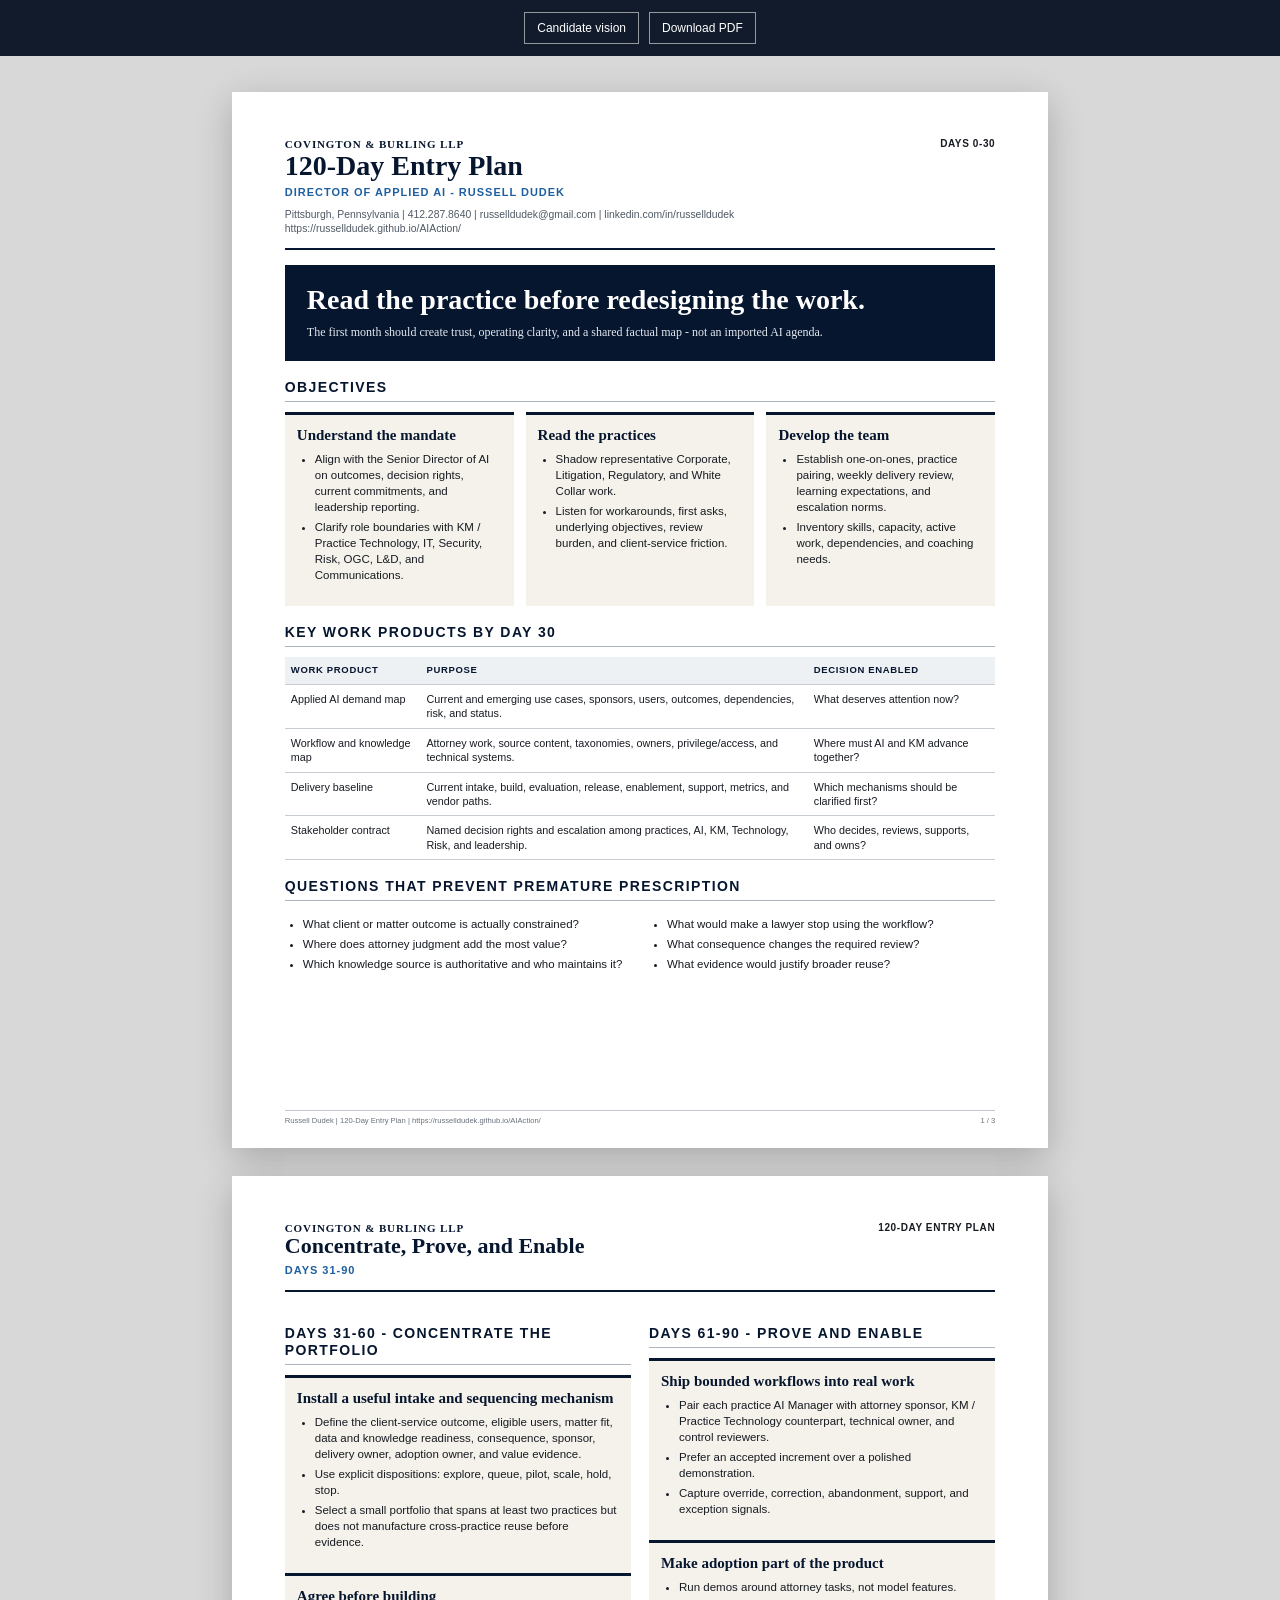
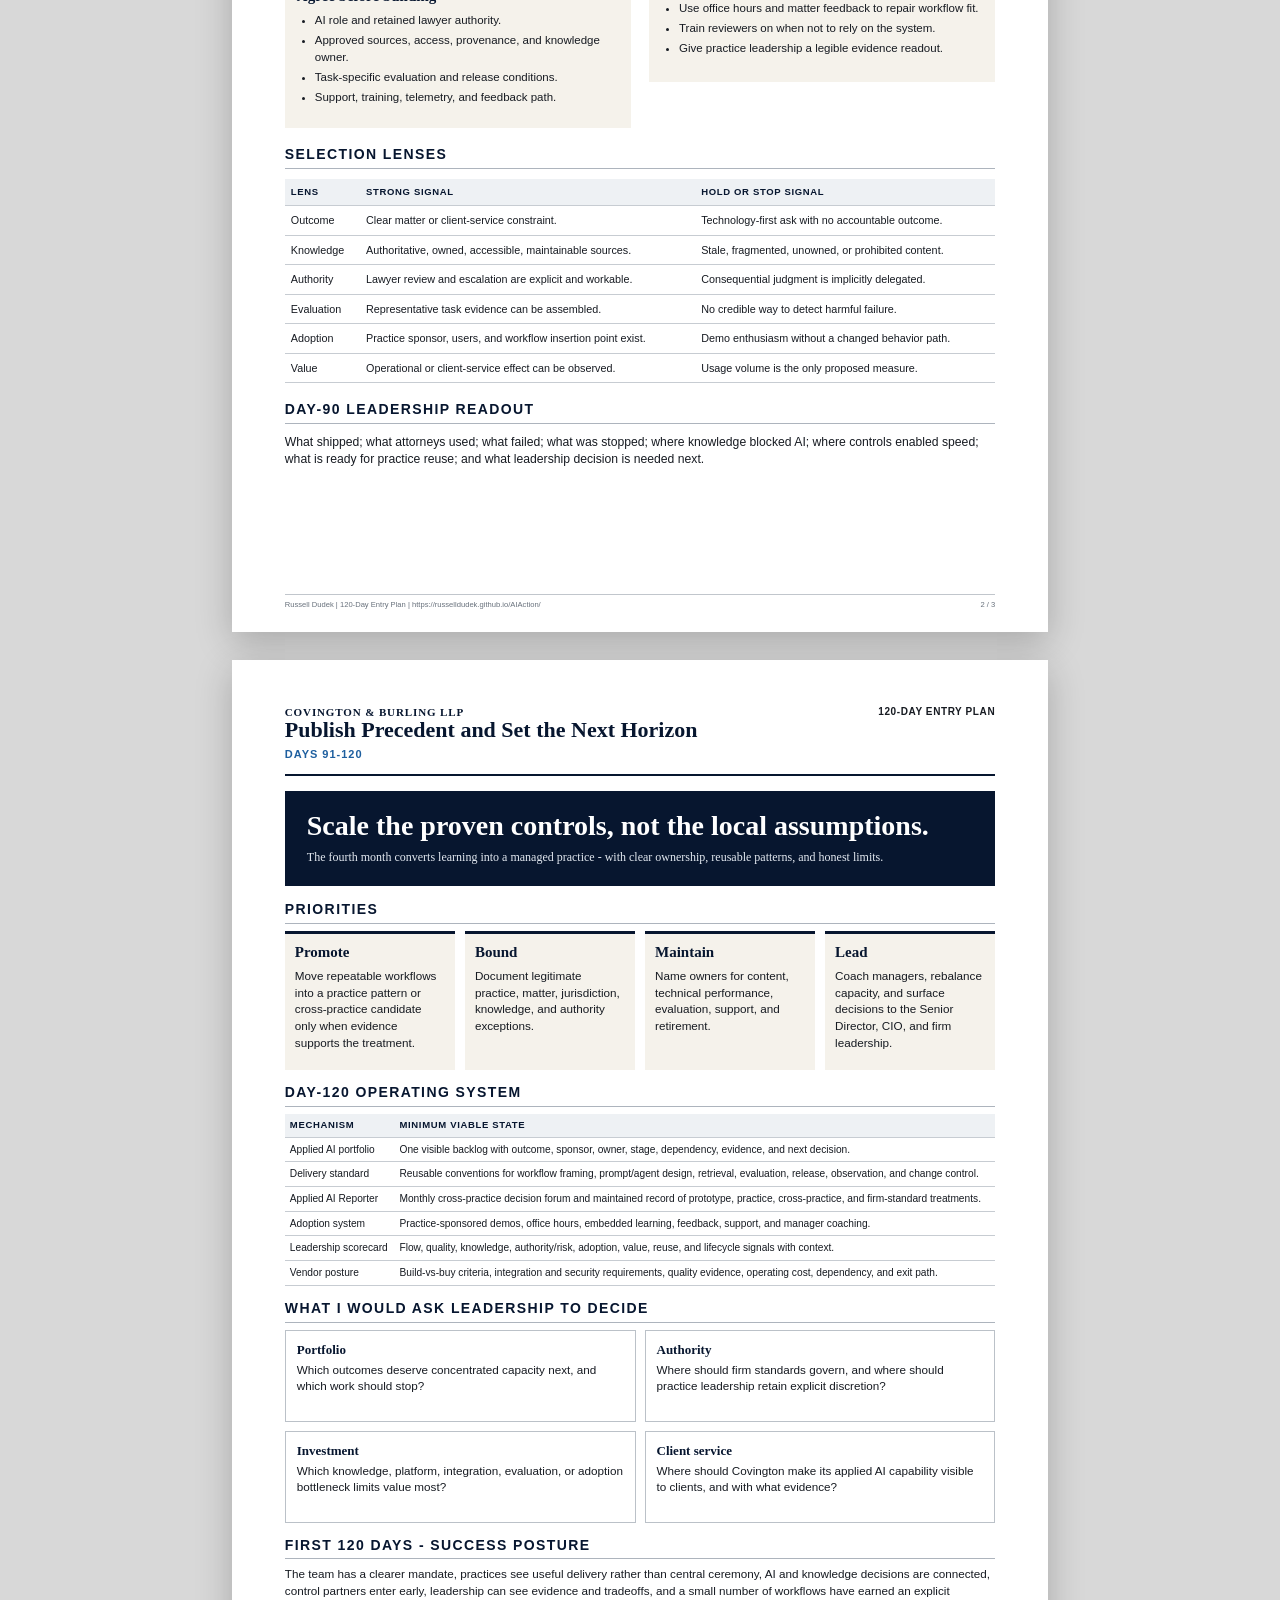
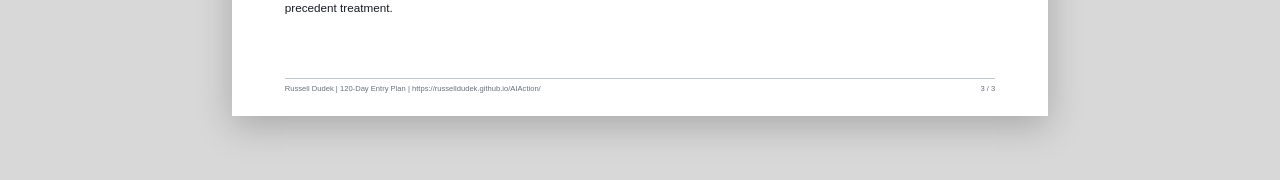
==== 120-day-plan.html @ 525b0bd7 "Publish Living Precedent Engine campaign" ====
<!doctype html><html lang="en"><head><meta charset="utf-8"><meta name="viewport" content="width=device-width,initial-scale=1"><title>120-Day Entry Plan</title><link rel="stylesheet" href="styles.css"></head><body class="doc-body"><div class="doc-toolbar"><a href="index.html">Candidate vision</a><a href="pdfs/Russell-Dudek-Covington-120-Day-Plan.pdf" download>Download PDF</a></div><main class="doc-stack"><section class="doc-page plan-page"><header class="doc-brand"><div><div class="company">Covington &amp; Burling LLP</div><p class="doc-title">120-Day Entry Plan</p><div class="doc-subtitle">Director of Applied AI - Russell Dudek</div><div class="doc-contact">Pittsburgh, Pennsylvania | 412.287.8640 | russelldudek@gmail.com | linkedin.com/in/russelldudek<br><a href="https://russelldudek.github.io/AIAction/">https://russelldudek.github.io/AIAction/</a></div></div><div class="candidate">Days 0-30</div></header><div class="brief-hero"><h2>Read the practice before redesigning the work.</h2><p>The first month should create trust, operating clarity, and a shared factual map - not an imported AI agenda.</p></div><div class="doc-h2">Objectives</div><div class="doc-three"><div class="phase-box"><h3>Understand the mandate</h3><ul class="doc-ul"><li>Align with the Senior Director of AI on outcomes, decision rights, current commitments, and leadership reporting.</li><li>Clarify role boundaries with KM / Practice Technology, IT, Security, Risk, OGC, L&amp;D, and Communications.</li></ul></div><div class="phase-box"><h3>Read the practices</h3><ul class="doc-ul"><li>Shadow representative Corporate, Litigation, Regulatory, and White Collar work.</li><li>Listen for workarounds, first asks, underlying objectives, review burden, and client-service friction.</li></ul></div><div class="phase-box"><h3>Develop the team</h3><ul class="doc-ul"><li>Establish one-on-ones, practice pairing, weekly delivery review, learning expectations, and escalation norms.</li><li>Inventory skills, capacity, active work, dependencies, and coaching needs.</li></ul></div></div><div class="doc-h2">Key work products by day 30</div><table class="mini-table"><tr><th>Work product</th><th>Purpose</th><th>Decision enabled</th></tr><tr><td>Applied AI demand map</td><td>Current and emerging use cases, sponsors, users, outcomes, dependencies, risk, and status.</td><td>What deserves attention now?</td></tr><tr><td>Workflow and knowledge map</td><td>Attorney work, source content, taxonomies, owners, privilege/access, and technical systems.</td><td>Where must AI and KM advance together?</td></tr><tr><td>Delivery baseline</td><td>Current intake, build, evaluation, release, enablement, support, metrics, and vendor paths.</td><td>Which mechanisms should be clarified first?</td></tr><tr><td>Stakeholder contract</td><td>Named decision rights and escalation among practices, AI, KM, Technology, Risk, and leadership.</td><td>Who decides, reviews, supports, and owns?</td></tr></table><div class="doc-h2">Questions that prevent premature prescription</div><div class="doc-two"><ul class="doc-ul"><li>What client or matter outcome is actually constrained?</li><li>Where does attorney judgment add the most value?</li><li>Which knowledge source is authoritative and who maintains it?</li></ul><ul class="doc-ul"><li>What would make a lawyer stop using the workflow?</li><li>What consequence changes the required review?</li><li>What evidence would justify broader reuse?</li></ul></div><div class="doc-footer"><span>Russell Dudek | 120-Day Entry Plan | https://russelldudek.github.io/AIAction/</span><span>1 / 3</span></div></section><section class="doc-page plan-page"><header class="doc-brand"><div><div class="company">Covington &amp; Burling LLP</div><p class="doc-title" style="font-size:22px">Concentrate, Prove, and Enable</p><div class="doc-subtitle">Days 31-90</div></div><div class="candidate">120-Day Entry Plan</div></header><div class="doc-two"><div><div class="doc-h2">Days 31-60 - Concentrate the portfolio</div><div class="phase-box"><h3>Install a useful intake and sequencing mechanism</h3><ul class="doc-ul"><li>Define the client-service outcome, eligible users, matter fit, data and knowledge readiness, consequence, sponsor, delivery owner, adoption owner, and value evidence.</li><li>Use explicit dispositions: explore, queue, pilot, scale, hold, stop.</li><li>Select a small portfolio that spans at least two practices but does not manufacture cross-practice reuse before evidence.</li></ul></div><div class="phase-box"><h3>Agree before building</h3><ul class="doc-ul"><li>AI role and retained lawyer authority.</li><li>Approved sources, access, provenance, and knowledge owner.</li><li>Task-specific evaluation and release conditions.</li><li>Support, training, telemetry, and feedback path.</li></ul></div></div><div><div class="doc-h2">Days 61-90 - Prove and enable</div><div class="phase-box"><h3>Ship bounded workflows into real work</h3><ul class="doc-ul"><li>Pair each practice AI Manager with attorney sponsor, KM / Practice Technology counterpart, technical owner, and control reviewers.</li><li>Prefer an accepted increment over a polished demonstration.</li><li>Capture override, correction, abandonment, support, and exception signals.</li></ul></div><div class="phase-box"><h3>Make adoption part of the product</h3><ul class="doc-ul"><li>Run demos around attorney tasks, not model features.</li><li>Use office hours and matter feedback to repair workflow fit.</li><li>Train reviewers on when not to rely on the system.</li><li>Give practice leadership a legible evidence readout.</li></ul></div></div></div><div class="doc-h2">Selection lenses</div><table class="mini-table"><tr><th>Lens</th><th>Strong signal</th><th>Hold or stop signal</th></tr><tr><td>Outcome</td><td>Clear matter or client-service constraint.</td><td>Technology-first ask with no accountable outcome.</td></tr><tr><td>Knowledge</td><td>Authoritative, owned, accessible, maintainable sources.</td><td>Stale, fragmented, unowned, or prohibited content.</td></tr><tr><td>Authority</td><td>Lawyer review and escalation are explicit and workable.</td><td>Consequential judgment is implicitly delegated.</td></tr><tr><td>Evaluation</td><td>Representative task evidence can be assembled.</td><td>No credible way to detect harmful failure.</td></tr><tr><td>Adoption</td><td>Practice sponsor, users, and workflow insertion point exist.</td><td>Demo enthusiasm without a changed behavior path.</td></tr><tr><td>Value</td><td>Operational or client-service effect can be observed.</td><td>Usage volume is the only proposed measure.</td></tr></table><div class="doc-h2">Day-90 leadership readout</div><p class="doc-p">What shipped; what attorneys used; what failed; what was stopped; where knowledge blocked AI; where controls enabled speed; what is ready for practice reuse; and what leadership decision is needed next.</p><div class="doc-footer"><span>Russell Dudek | 120-Day Entry Plan | https://russelldudek.github.io/AIAction/</span><span>2 / 3</span></div></section><section class="doc-page plan-page plan-compact"><header class="doc-brand"><div><div class="company">Covington &amp; Burling LLP</div><p class="doc-title" style="font-size:22px">Publish Precedent and Set the Next Horizon</p><div class="doc-subtitle">Days 91-120</div></div><div class="candidate">120-Day Entry Plan</div></header><div class="brief-hero"><h2>Scale the proven controls, not the local assumptions.</h2><p>The fourth month converts learning into a managed practice - with clear ownership, reusable patterns, and honest limits.</p></div><div class="doc-h2">Priorities</div><div class="doc-four"><div class="phase-box"><h3>Promote</h3><p class="doc-p">Move repeatable workflows into a practice pattern or cross-practice candidate only when evidence supports the treatment.</p></div><div class="phase-box"><h3>Bound</h3><p class="doc-p">Document legitimate practice, matter, jurisdiction, knowledge, and authority exceptions.</p></div><div class="phase-box"><h3>Maintain</h3><p class="doc-p">Name owners for content, technical performance, evaluation, support, and retirement.</p></div><div class="phase-box"><h3>Lead</h3><p class="doc-p">Coach managers, rebalance capacity, and surface decisions to the Senior Director, CIO, and firm leadership.</p></div></div><div class="doc-h2">Day-120 operating system</div><table class="mini-table"><tr><th>Mechanism</th><th>Minimum viable state</th></tr><tr><td>Applied AI portfolio</td><td>One visible backlog with outcome, sponsor, owner, stage, dependency, evidence, and next decision.</td></tr><tr><td>Delivery standard</td><td>Reusable conventions for workflow framing, prompt/agent design, retrieval, evaluation, release, observation, and change control.</td></tr><tr><td>Applied AI Reporter</td><td>Monthly cross-practice decision forum and maintained record of prototype, practice, cross-practice, and firm-standard treatments.</td></tr><tr><td>Adoption system</td><td>Practice-sponsored demos, office hours, embedded learning, feedback, support, and manager coaching.</td></tr><tr><td>Leadership scorecard</td><td>Flow, quality, knowledge, authority/risk, adoption, value, reuse, and lifecycle signals with context.</td></tr><tr><td>Vendor posture</td><td>Build-vs-buy criteria, integration and security requirements, quality evidence, operating cost, dependency, and exit path.</td></tr></table><div class="doc-h2">What I would ask leadership to decide</div><div class="check-grid"><div class="check-item"><h3>Portfolio</h3><p class="doc-p">Which outcomes deserve concentrated capacity next, and which work should stop?</p></div><div class="check-item"><h3>Authority</h3><p class="doc-p">Where should firm standards govern, and where should practice leadership retain explicit discretion?</p></div><div class="check-item"><h3>Investment</h3><p class="doc-p">Which knowledge, platform, integration, evaluation, or adoption bottleneck limits value most?</p></div><div class="check-item"><h3>Client service</h3><p class="doc-p">Where should Covington make its applied AI capability visible to clients, and with what evidence?</p></div></div><div class="doc-h2">First 120 days - success posture</div><p class="doc-p">The team has a clearer mandate, practices see useful delivery rather than central ceremony, AI and knowledge decisions are connected, control partners enter early, leadership can see evidence and tradeoffs, and a small number of workflows have earned an explicit precedent treatment.</p><div class="doc-footer"><span>Russell Dudek | 120-Day Entry Plan | https://russelldudek.github.io/AIAction/</span><span>3 / 3</span></div></section></main></body></html>
---- styles.css ----
:root{
  --navy:#07162f;
  --navy-2:#0a2147;
  --navy-3:#102f62;
  --ink:#0b1220;
  --paper:#f7f4ec;
  --paper-2:#ede8dc;
  --white:#ffffff;
  --cobalt:#2e7df7;
  --blue:#1e5f9f;
  --cobalt-soft:#7cb1ff;
  --brass:#c6a264;
  --brass-light:#e5c88c;
  --mist:#c9d6e7;
  --muted:#667287;
  --line:rgba(7,22,47,.16);
  --line-light:rgba(255,255,255,.16);
  --serif:Georgia,'Times New Roman',serif;
  --sans:ui-sans-serif,-apple-system,BlinkMacSystemFont,'Segoe UI',Arial,sans-serif;
  --ease:cubic-bezier(.2,.8,.2,1);
  --shadow:0 28px 90px rgba(2,10,26,.28);
}
*{box-sizing:border-box}
html{scroll-behavior:smooth;background:var(--navy)}
body{margin:0;color:var(--ink);font-family:var(--sans);background:var(--paper);text-rendering:optimizeLegibility}
a{color:inherit}
button,input,textarea,select{font:inherit}
button{color:inherit}
.site-body{overflow-x:hidden}
.sr-only{position:absolute!important;width:1px!important;height:1px!important;padding:0!important;margin:-1px!important;overflow:hidden!important;clip:rect(0,0,0,0)!important;white-space:nowrap!important;border:0!important}
.skip-link{position:fixed;left:16px;top:12px;z-index:1000;transform:translateY(-180%);background:var(--white);color:var(--navy);padding:10px 14px;text-decoration:none;font-weight:800;transition:transform .2s}
.skip-link:focus{transform:translateY(0)}
.content-shell{width:min(1200px,calc(100% - 64px));margin:0 auto}

.site-header{position:fixed;top:0;left:0;right:0;z-index:100;background:linear-gradient(180deg,rgba(4,14,33,.96),rgba(4,14,33,.78));border-bottom:1px solid rgba(255,255,255,.09);backdrop-filter:blur(18px)}
.nav-shell{width:min(1240px,calc(100% - 48px));height:76px;margin:0 auto;display:flex;align-items:center;justify-content:space-between;gap:28px}
.identity{display:flex;align-items:center;gap:13px;color:var(--white);text-decoration:none;min-width:0}
.identity-mark{width:3px;height:36px;background:linear-gradient(180deg,var(--cobalt),var(--brass));box-shadow:0 0 20px rgba(46,125,247,.55)}
.identity strong{display:block;font:700 16px/1.2 var(--serif);letter-spacing:.025em}
.identity small{display:block;margin-top:4px;color:#9fb0c7;font-size:10px;letter-spacing:.08em;text-transform:uppercase;white-space:nowrap}
.nav-links{display:flex;align-items:center;gap:28px}
.nav-links a{position:relative;color:#d8e2ef;text-decoration:none;font-size:12px;font-weight:750;letter-spacing:.04em}
.nav-links a:not(.nav-documents)::after{content:'';position:absolute;left:0;bottom:-7px;width:100%;height:1px;background:var(--cobalt);transform:scaleX(0);transform-origin:left;transition:transform .28s var(--ease)}
.nav-links a:hover::after,.nav-links a:focus-visible::after{transform:scaleX(1)}
.nav-documents{border:1px solid rgba(255,255,255,.38);padding:11px 16px;transition:background .25s,border-color .25s}
.nav-documents:hover,.nav-documents:focus-visible{background:var(--white);color:var(--navy);border-color:var(--white)}
.menu-button{display:none;border:0;background:transparent;width:42px;height:42px;padding:8px;cursor:pointer}
.menu-button span:not(.sr-only){display:block;height:1px;background:var(--white);margin:6px 0;transition:transform .25s,opacity .25s}

.hero{position:relative;min-height:900px;background:var(--navy);color:var(--white);display:flex;align-items:center;overflow:hidden;padding:132px 0 88px}
.hero-grid{position:absolute;inset:0;background-image:linear-gradient(rgba(255,255,255,.035) 1px,transparent 1px),linear-gradient(90deg,rgba(255,255,255,.035) 1px,transparent 1px);background-size:72px 72px;mask-image:linear-gradient(to bottom,black,transparent 92%)}
.hero-glow{position:absolute;border-radius:50%;filter:blur(30px);pointer-events:none}
.hero-glow-one{width:620px;height:620px;right:-120px;top:80px;background:radial-gradient(circle,rgba(46,125,247,.22),transparent 68%)}
.hero-glow-two{width:360px;height:360px;left:26%;bottom:-160px;background:radial-gradient(circle,rgba(198,162,100,.13),transparent 68%)}
.hero-inner{position:relative;z-index:2;width:min(1240px,calc(100% - 64px));margin:0 auto;display:grid;grid-template-columns:minmax(0,.88fr) minmax(560px,1.12fr);align-items:center;gap:60px}
.hero-copy{padding-top:22px}
.hero-context{margin:0 0 27px;color:#91a6c3;font-size:11px;font-weight:800;letter-spacing:.18em;text-transform:uppercase}
.hero h1{font:500 clamp(62px,7vw,112px)/.9 var(--serif);letter-spacing:-.055em;max-width:720px;margin:0;text-wrap:balance}
.hero-lead{max-width:620px;margin:32px 0 0;color:#c5d2e3;font-size:19px;line-height:1.6}
.hero-actions{display:flex;align-items:center;gap:15px;margin-top:38px;flex-wrap:wrap}
.hero-primary,.hero-secondary{min-height:52px;display:inline-flex;align-items:center;justify-content:center;gap:18px;padding:0 20px;text-decoration:none;font-size:12px;font-weight:850;letter-spacing:.025em;transition:transform .25s var(--ease),background .25s,color .25s,border-color .25s}
.hero-primary{background:var(--white);color:var(--navy);border:1px solid var(--white)}
.hero-primary span{font-size:18px;color:var(--cobalt)}
.hero-secondary{border:1px solid rgba(255,255,255,.38);color:var(--white)}
.hero-primary:hover,.hero-secondary:hover,.hero-primary:focus-visible,.hero-secondary:focus-visible{transform:translateY(-2px)}
.hero-secondary:hover,.hero-secondary:focus-visible{background:rgba(255,255,255,.08);border-color:rgba(255,255,255,.62)}
.hero-proof{margin-top:42px;padding-top:20px;border-top:1px solid rgba(255,255,255,.14);display:grid;grid-template-columns:repeat(2,minmax(0,1fr));gap:12px 20px;color:#93a8c5;font-size:10px;letter-spacing:.07em;text-transform:uppercase}
.hero-proof span{display:flex;align-items:center;gap:9px}
.hero-proof span::before{content:'';width:5px;height:5px;background:var(--cobalt);box-shadow:0 0 10px rgba(46,125,247,.8)}
.scroll-cue{position:absolute;left:50%;bottom:30px;transform:translateX(-50%);z-index:2;color:#8da1bd;text-decoration:none;font-size:9px;letter-spacing:.16em;text-transform:uppercase;display:flex;flex-direction:column;align-items:center;gap:9px}
.scroll-cue i{display:block;width:1px;height:28px;background:linear-gradient(var(--cobalt),transparent)}

.engine-hero{position:relative;min-height:660px;isolation:isolate}
.engine-orbit{position:absolute;inset:4% 2% 8% 8%;border:1px solid rgba(124,177,255,.15);border-radius:50%;transform:rotate(-11deg);box-shadow:inset 0 0 70px rgba(46,125,247,.04)}
.engine-orbit::before,.engine-orbit::after{content:'';position:absolute;border-radius:50%;border:1px dashed rgba(255,255,255,.08)}
.engine-orbit::before{inset:11%}
.engine-orbit::after{inset:24%}
.engine-caption{position:absolute;right:8%;top:3%;z-index:5;text-align:right}
.engine-caption span{display:block;color:#7f96b5;font-size:9px;font-weight:850;letter-spacing:.18em;text-transform:uppercase}
.engine-caption strong{display:block;margin-top:8px;font:500 22px/1.15 var(--serif);color:var(--white)}
.engine-desktop{position:absolute;inset:84px 16px 74px 16px;perspective:1200px;transform-style:preserve-3d}
.authority-thread{position:absolute;left:18%;top:18px;bottom:6px;width:2px;background:linear-gradient(180deg,rgba(46,125,247,.1),var(--cobalt) 27%,var(--brass) 53%,var(--cobalt) 80%,rgba(46,125,247,.1));box-shadow:0 0 18px rgba(46,125,247,.48);z-index:20}
.authority-thread::after{content:'';position:absolute;left:-4px;top:0;width:10px;height:10px;border-radius:50%;background:var(--white);box-shadow:0 0 18px var(--cobalt);animation:threadTravel 2.8s var(--ease) forwards}
.engine-layer{--depth:calc(var(--i) * 8px);position:absolute;left:10%;right:2%;top:calc(var(--i) * 69px);min-height:86px;display:grid;grid-template-columns:54px 150px 1fr;align-items:center;gap:12px;padding:18px 22px 18px 24px;border:1px solid rgba(255,255,255,.17);background:linear-gradient(115deg,rgba(255,255,255,.12),rgba(255,255,255,.045));backdrop-filter:blur(13px);box-shadow:0 20px 46px rgba(1,8,22,.28);opacity:.1;transform:translate3d(calc(var(--i) * 7px),calc((6 - var(--i)) * 4px),calc(var(--i) * 10px)) rotateZ(calc((var(--i) - 3) * .17deg));transition:opacity .45s var(--ease),transform .7s var(--ease),border-color .45s,background .45s;transform-origin:center}
.engine-layer::before{content:'';position:absolute;left:calc(8% - 1px);top:50%;width:20px;height:1px;background:linear-gradient(90deg,var(--cobalt),rgba(46,125,247,.15))}
.engine-layer::after{content:'';position:absolute;left:calc(8% + 19px);top:calc(50% - 3px);width:7px;height:7px;border-radius:50%;background:var(--cobalt);box-shadow:0 0 13px rgba(46,125,247,.85)}
.engine-layer.is-active{opacity:1;transform:translate3d(calc(var(--i) * 7px),0,calc(var(--i) * 10px)) rotateZ(calc((var(--i) - 3) * .12deg));border-color:rgba(124,177,255,.34)}
.engine-layer.authority-layer{border-color:rgba(229,200,140,.5);background:linear-gradient(115deg,rgba(198,162,100,.2),rgba(255,255,255,.055))}
.engine-layer.authority-layer::before{background:linear-gradient(90deg,var(--brass),rgba(198,162,100,.18))}
.engine-layer.authority-layer::after{background:var(--brass-light);box-shadow:0 0 16px rgba(229,200,140,.85)}
.engine-layer.treatment-layer{background:linear-gradient(115deg,rgba(46,125,247,.28),rgba(46,125,247,.08));border-color:rgba(124,177,255,.62)}
.engine-index{font-size:9px;font-weight:900;letter-spacing:.16em;color:#7f96b5}
.engine-label{font-size:10px;font-weight:850;letter-spacing:.09em;text-transform:uppercase;color:#dce7f5}
.engine-value{font:500 15px/1.25 var(--serif);color:var(--white)}
.engine-status{position:absolute;right:4%;bottom:3%;z-index:20;min-width:250px;padding:16px 18px;border-left:2px solid var(--brass);background:linear-gradient(90deg,rgba(8,25,53,.94),rgba(8,25,53,.55));box-shadow:0 18px 50px rgba(0,0,0,.25)}
.engine-status span{display:block;color:#7f96b5;font-size:8px;font-weight:850;letter-spacing:.18em;text-transform:uppercase}
.engine-status strong{display:block;margin-top:6px;font:500 22px/1.1 var(--serif)}
.engine-mobile{display:none}
.engine-hero[data-state="transitioning"] .engine-layer{opacity:.18;transform:translate3d(calc(var(--i) * 12px),calc((var(--i) - 3) * 7px),calc(var(--i) * 12px)) scale(.985)}
.engine-hero[data-state="transitioning"] .authority-thread::after{animation:none;opacity:0}
.engine-hero[data-state="settled"] .authority-thread::after{top:calc(100% - 10px);opacity:1}
@keyframes threadTravel{0%{top:0;opacity:0}8%{opacity:1}92%{opacity:1}100%{top:calc(100% - 10px);opacity:1}}

.section-light{background:var(--paper);color:var(--ink)}
.section-heading{display:grid;grid-template-columns:190px minmax(0,1fr);gap:35px 54px;align-items:start}
.section-heading>p,.lab-heading>div>p,.entry-heading>p,.documents-heading>p,.fit-grid>div>p,.contact-grid>div>p{margin:0;color:var(--cobalt);font-size:10px;font-weight:900;letter-spacing:.17em;text-transform:uppercase}
.section-heading h2{grid-column:2;font:500 clamp(44px,5.1vw,76px)/.98 var(--serif);letter-spacing:-.045em;margin:0;max-width:950px;text-wrap:balance}
.section-summary{grid-column:2;max-width:730px;color:var(--muted);font-size:17px;line-height:1.65}
.section-heading.inverse h2{color:var(--white)}
.section-heading.inverse .section-summary{color:#aebfd3}
.mandate-section{padding:130px 0}
.mandate-track{margin-top:84px;display:grid;grid-template-columns:1fr 120px 1fr 120px 1fr;align-items:start}
.mandate-track article{border-top:1px solid var(--ink);padding-top:18px}
.mandate-track article span{font:500 40px/1 var(--serif);color:var(--brass)}
.mandate-track h3{font:500 27px/1.12 var(--serif);margin:18px 0 12px}
.mandate-track p{margin:0;color:var(--muted);font-size:14px;line-height:1.65}
.track-line{height:1px;background:var(--line);margin-top:45px;position:relative;overflow:hidden}
.track-line i{position:absolute;inset:0;background:linear-gradient(90deg,transparent,var(--cobalt),transparent);transform:translateX(-100%);animation:trackSweep 4s ease-in-out infinite}
@keyframes trackSweep{0%,35%{transform:translateX(-100%)}70%,100%{transform:translateX(100%)}}
.inaction-note{margin:90px 0 0 244px;border-top:1px solid var(--line);padding:24px 0 0;display:grid;grid-template-columns:240px minmax(0,1fr);gap:35px}
.inaction-note span{font-size:10px;font-weight:900;letter-spacing:.13em;text-transform:uppercase;color:var(--cobalt)}
.inaction-note p{margin:0;max-width:760px;font:500 24px/1.42 var(--serif);color:#243149}

.lab-section{position:relative;background:var(--navy);color:var(--white);padding:130px 0 140px;overflow:hidden}
.lab-grid-background{position:absolute;inset:0;background-image:linear-gradient(rgba(255,255,255,.03) 1px,transparent 1px),linear-gradient(90deg,rgba(255,255,255,.03) 1px,transparent 1px);background-size:54px 54px;mask-image:radial-gradient(circle at 58% 50%,black,transparent 82%)}
.lab-heading{position:relative;z-index:2;display:grid;grid-template-columns:minmax(0,1.2fr) minmax(320px,.62fr);gap:70px;align-items:end}
.lab-heading h2{font:500 clamp(48px,5.4vw,80px)/.98 var(--serif);letter-spacing:-.045em;margin:14px 0 0;max-width:850px}
.lab-heading>p{margin:0;color:#aebfd3;font-size:15px;line-height:1.65}
.lab-shell{position:relative;z-index:2;margin-top:64px;display:grid;grid-template-columns:330px minmax(0,1fr);min-height:760px;border:1px solid rgba(255,255,255,.15);background:rgba(5,18,41,.67);box-shadow:0 40px 120px rgba(0,0,0,.28);backdrop-filter:blur(12px)}
.lab-controls{padding:28px;border-right:1px solid rgba(255,255,255,.12);background:linear-gradient(180deg,rgba(255,255,255,.055),rgba(255,255,255,.018))}
.control-group+.control-group{margin-top:34px;padding-top:27px;border-top:1px solid rgba(255,255,255,.11)}
.control-heading{display:flex;align-items:center;gap:12px;margin-bottom:14px}
.control-heading span{display:grid;place-items:center;width:30px;height:30px;border:1px solid rgba(124,177,255,.35);color:var(--cobalt-soft);font-size:8px;font-weight:900;letter-spacing:.12em}
.control-heading strong{font-size:11px;letter-spacing:.08em;text-transform:uppercase}
.scenario-controls{display:grid;gap:8px}
.scenario-btn,.stage-btn,.reset-button{border:1px solid rgba(255,255,255,.15);background:rgba(255,255,255,.035);color:var(--white);cursor:pointer;text-align:left;transition:background .25s,border-color .25s,transform .25s,color .25s}
.scenario-btn{padding:14px 15px;font-size:13px;font-weight:780}
.scenario-btn small{display:block;margin-top:5px;color:#8fa3bf;font-size:10px;font-weight:500}
.scenario-btn:hover,.scenario-btn:focus-visible,.stage-btn:hover,.stage-btn:focus-visible{border-color:rgba(124,177,255,.6);background:rgba(46,125,247,.1)}
.scenario-btn[aria-selected="true"]{border-color:var(--cobalt);background:linear-gradient(90deg,rgba(46,125,247,.22),rgba(46,125,247,.06));box-shadow:inset 3px 0 0 var(--cobalt)}
.scenario-btn[aria-selected="true"] small{color:#c9d9ef}
.stage-controls{display:grid;grid-template-columns:1fr 1fr;gap:8px}
.stage-btn{padding:11px 10px;text-align:center;font-size:10px;font-weight:800;min-height:48px}
.stage-btn[aria-pressed="true"]{background:var(--white);color:var(--navy);border-color:var(--white)}
.reset-button{margin-top:26px;width:100%;padding:12px 13px;display:flex;justify-content:space-between;align-items:center;font-size:10px;font-weight:850;letter-spacing:.04em}
.reset-button:hover,.reset-button:focus-visible{transform:translateY(-1px);border-color:var(--brass);color:var(--brass-light)}
.precedent-record{position:relative;padding:36px 42px 34px 64px;overflow:hidden}
.precedent-record::before{content:'';position:absolute;inset:0;background:linear-gradient(130deg,rgba(255,255,255,.04),transparent 42%);pointer-events:none}
.record-header{position:relative;display:grid;grid-template-columns:150px minmax(0,1fr);gap:28px;border-bottom:1px solid rgba(255,255,255,.16);padding-bottom:24px}
.record-volume span{display:block;color:#7f96b5;font-size:8px;font-weight:900;letter-spacing:.17em;text-transform:uppercase}
.record-volume strong{display:block;margin-top:7px;color:#c8d5e6;font-size:10px}
.record-header h3{font:500 clamp(29px,3.1vw,45px)/1.05 var(--serif);letter-spacing:-.028em;margin:0}
.record-header p{margin:9px 0 0;color:#9fb1c9;font-size:13px;line-height:1.5}
.record-thread{position:absolute;left:49px;top:126px;bottom:112px;width:1px;background:linear-gradient(var(--cobalt),var(--brass),var(--cobalt));box-shadow:0 0 14px rgba(46,125,247,.5)}
.record-layers{position:relative;margin-top:12px}
.record-layer{display:grid;grid-template-columns:36px 150px 1fr;gap:14px;align-items:start;padding:18px 0;border-bottom:1px solid rgba(255,255,255,.1);transition:opacity .35s,transform .5s var(--ease),background .35s}
.record-layer>span{position:relative;z-index:2;display:grid;place-items:center;width:27px;height:27px;border-radius:50%;background:var(--navy);border:1px solid var(--cobalt);color:#9ac1ff;font-size:8px;font-weight:900}
.record-layer h4{margin:5px 0 0;color:#a9bad0;font-size:9px;font-weight:900;letter-spacing:.12em;text-transform:uppercase}
.record-layer p{margin:2px 0 0;color:#e1e8f2;font:500 16px/1.45 var(--serif)}
.record-authority{background:linear-gradient(90deg,rgba(198,162,100,.11),transparent)}
.record-authority>span{border-color:var(--brass);color:var(--brass-light);box-shadow:0 0 18px rgba(198,162,100,.22)}
.precedent-record.is-transitioning .record-layer{opacity:.2;transform:translateX(10px)}
.record-layer.is-resolved{opacity:1;transform:translateX(0)}
.record-disposition{display:grid;grid-template-columns:240px minmax(0,1fr);gap:28px;align-items:center;margin:26px 0 0 50px;padding:22px 24px;border:1px solid rgba(124,177,255,.38);background:linear-gradient(110deg,rgba(46,125,247,.18),rgba(255,255,255,.025))}
.record-disposition span{display:block;color:#8fa5c2;font-size:8px;font-weight:900;letter-spacing:.16em;text-transform:uppercase}
.record-disposition strong{display:block;margin-top:6px;font:500 26px/1.1 var(--serif)}
.record-disposition p{margin:0;color:#c6d2e2;font-size:13px;line-height:1.5}

.tensions-section{background:#061126;color:var(--white);padding:130px 0}
.tension-list{margin-top:72px;border-top:1px solid rgba(255,255,255,.18)}
.tension-item{display:grid;grid-template-columns:62px minmax(0,1.1fr) minmax(320px,.7fr);gap:28px;align-items:center;padding:34px 0;border-bottom:1px solid rgba(255,255,255,.13)}
.tension-item>span{font:500 28px/1 var(--serif);color:var(--brass)}
.tension-item>div{display:flex;align-items:center;gap:16px;flex-wrap:wrap}
.tension-item strong{font:500 clamp(25px,3vw,42px)/1.1 var(--serif)}
.tension-item em{font:italic 18px var(--serif);color:#7187a7}
.tension-item p{margin:0;color:#9fb1c8;font-size:13px;line-height:1.65}

.evidence-section{padding:130px 0 138px}
.evidence-rail{margin-top:76px;border-top:1px solid var(--ink)}
.evidence-rail article{display:grid;grid-template-columns:100px 150px minmax(0,1fr);gap:34px;padding:28px 0;border-bottom:1px solid var(--line);align-items:start}
.evidence-year{font:500 26px/1 var(--serif);color:var(--brass)}
.evidence-company{font-size:10px;font-weight:900;letter-spacing:.13em;text-transform:uppercase;color:var(--cobalt);padding-top:5px}
.evidence-rail h3{font:500 30px/1.12 var(--serif);margin:0 0 9px}
.evidence-rail p{margin:0;color:var(--muted);font-size:14px;line-height:1.65;max-width:790px}
.evidence-measures{margin-top:52px;display:grid;grid-template-columns:repeat(4,1fr);border-top:1px solid var(--ink);border-bottom:1px solid var(--ink)}
.evidence-measures>div{padding:24px 20px;border-right:1px solid var(--line)}
.evidence-measures>div:last-child{border-right:0}
.evidence-measures strong{display:block;font:500 34px/1 var(--serif);color:var(--navy)}
.evidence-measures span{display:block;margin-top:10px;color:var(--muted);font-size:10px;line-height:1.5}

.entry-section{background:var(--navy-2);color:var(--white);padding:128px 0 138px}
.entry-heading{display:grid;grid-template-columns:190px minmax(0,1fr) 250px;gap:36px;align-items:end}
.entry-heading h2{font:500 clamp(44px,5vw,72px)/.98 var(--serif);letter-spacing:-.04em;margin:0}
.entry-heading a{justify-self:end;color:var(--white);text-decoration:none;border-bottom:1px solid rgba(255,255,255,.36);padding-bottom:8px;font-size:11px;font-weight:850}
.entry-path{position:relative;margin-top:74px;display:grid;grid-template-columns:repeat(4,1fr);gap:0;border-top:1px solid rgba(255,255,255,.18)}
.entry-path::before{content:'';position:absolute;top:-1px;left:0;width:25%;height:2px;background:var(--cobalt);box-shadow:0 0 14px rgba(46,125,247,.65)}
.entry-path article{position:relative;padding:28px 28px 12px 0;border-right:1px solid rgba(255,255,255,.12);min-height:320px}
.entry-path article:not(:first-child){padding-left:28px}
.entry-path article:last-child{border-right:0}
.entry-path span{font:500 24px/1 var(--serif);color:var(--brass-light)}
.entry-path h3{font:500 27px/1.12 var(--serif);margin:22px 0 14px}
.entry-path p{margin:0;color:#a9bad0;font-size:13px;line-height:1.65}
.entry-path strong{position:absolute;left:0;right:28px;bottom:12px;color:#d5e1f0;font-size:9px;letter-spacing:.1em;text-transform:uppercase}
.entry-path article:not(:first-child) strong{left:28px}

.fit-section{padding:120px 0}
.fit-grid{display:grid;grid-template-columns:1fr 1fr;gap:90px;align-items:start}
.fit-grid blockquote{margin:0;padding-left:28px;border-left:3px solid var(--brass);font:500 clamp(34px,4vw,58px)/1.12 var(--serif);letter-spacing:-.035em;color:var(--navy)}
.fit-grid h2{font:500 48px/1 var(--serif);letter-spacing:-.04em;margin:14px 0 22px}
.fit-grid>div>p:not(:first-child){color:var(--muted);font-size:16px;line-height:1.7}
.fit-grid a{display:inline-flex;margin-top:15px;text-decoration:none;border-bottom:1px solid var(--navy);padding-bottom:8px;font-size:11px;font-weight:850}

.documents-section{background:#e8e2d6;padding:126px 0 134px}
.documents-heading{display:grid;grid-template-columns:190px minmax(0,1fr);gap:54px}
.documents-heading h2{font:500 clamp(44px,5vw,72px)/.98 var(--serif);letter-spacing:-.04em;margin:0}
.document-rail{margin-top:68px;border-top:1px solid var(--ink)}
.document-rail article{display:grid;grid-template-columns:70px minmax(0,1fr) auto;gap:28px;align-items:center;padding:24px 0;border-bottom:1px solid rgba(7,22,47,.24)}
.document-rail article>span{font:500 30px/1 var(--serif);color:var(--brass)}
.document-rail h3{font:500 25px/1.1 var(--serif);margin:0}
.document-rail p{margin:6px 0 0;color:var(--muted);font-size:12px}
.document-rail article>div:last-child{display:flex;gap:9px;flex-wrap:wrap;justify-content:flex-end}
.document-rail a{display:inline-flex;align-items:center;min-height:38px;padding:0 13px;border:1px solid var(--navy);text-decoration:none;font-size:10px;font-weight:850;transition:background .2s,color .2s}
.document-rail a:hover,.document-rail a:focus-visible{background:var(--navy);color:var(--white)}
.contact-section{background:var(--brass);padding:78px 0;color:#111}
.contact-grid{display:grid;grid-template-columns:1fr 1fr;gap:70px;align-items:end}
.contact-grid>div>p{color:#17253e}
.contact-grid h2{font:500 clamp(42px,5vw,70px)/1 var(--serif);letter-spacing:-.045em;margin:12px 0 0}
.contact-links{display:flex;justify-content:flex-end;gap:18px;flex-wrap:wrap}
.contact-links a{text-decoration:none;border-bottom:1px solid rgba(0,0,0,.55);padding-bottom:6px;font-size:11px;font-weight:850}
.site-footer{background:#030b19;color:#a8b7cb;padding:44px 0}
.footer-grid{display:grid;grid-template-columns:1.3fr .7fr;gap:70px}
.footer-grid p{margin:0;font-size:10px;line-height:1.65}
.footer-grid p:last-child{text-align:right}
.footer-grid a{color:#d7e2ef}

.js .reveal{opacity:0;transform:translateY(24px);transition:opacity .75s var(--ease),transform .75s var(--ease)}
.js .reveal.is-visible{opacity:1;transform:none}
:focus-visible{outline:2px solid var(--cobalt-soft);outline-offset:4px}

@media(max-width:1100px){
  .hero{min-height:auto;padding-bottom:110px}
  .hero-inner{grid-template-columns:1fr;gap:58px}
  .hero-copy{max-width:820px}
  .engine-hero{min-height:630px;width:min(760px,100%);margin:0 auto}
  .section-heading{grid-template-columns:150px minmax(0,1fr)}
  .mandate-track{grid-template-columns:1fr 60px 1fr 60px 1fr}
  .inaction-note{margin-left:184px}
  .lab-shell{grid-template-columns:285px minmax(0,1fr)}
  .lab-controls{padding:22px}
  .precedent-record{padding-left:52px;padding-right:30px}
  .record-header{grid-template-columns:125px 1fr}
  .record-layer{grid-template-columns:34px 130px 1fr}
  .tension-item{grid-template-columns:50px minmax(0,1fr)}
  .tension-item p{grid-column:2}
  .entry-heading{grid-template-columns:150px 1fr}
  .entry-heading a{grid-column:2;justify-self:start;margin-top:14px}
  .evidence-measures{grid-template-columns:repeat(2,1fr)}
  .evidence-measures>div:nth-child(2){border-right:0}
  .evidence-measures>div:nth-child(-n+2){border-bottom:1px solid var(--line)}
}

@media(max-width:900px){
  .nav-links{display:none;position:absolute;top:76px;left:0;right:0;padding:20px 26px 28px;background:rgba(4,14,33,.98);border-bottom:1px solid rgba(255,255,255,.13);flex-direction:column;align-items:flex-start;gap:19px}
  .nav-shell.open .nav-links{display:flex}
  .menu-button{display:block}
  .hero h1{font-size:clamp(62px,12vw,92px)}
  .section-heading,.lab-heading,.documents-heading{grid-template-columns:1fr}
  .section-heading h2,.section-summary{grid-column:1}
  .mandate-track{grid-template-columns:1fr;gap:30px}
  .track-line{display:none}
  .inaction-note{margin-left:0;grid-template-columns:1fr}
  .lab-heading{align-items:start;gap:28px}
  .lab-shell{grid-template-columns:1fr}
  .lab-controls{border-right:0;border-bottom:1px solid rgba(255,255,255,.13)}
  .scenario-controls{grid-template-columns:1fr 1fr}
  .precedent-record{padding:34px 30px 34px 46px}
  .record-layer{grid-template-columns:32px 128px 1fr}
  .record-disposition{grid-template-columns:1fr;margin-left:38px}
  .evidence-rail article{grid-template-columns:82px 120px 1fr}
  .entry-path{grid-template-columns:1fr 1fr}
  .entry-path article:nth-child(2){border-right:0}
  .entry-path article:nth-child(-n+2){border-bottom:1px solid rgba(255,255,255,.12)}
  .entry-path article{min-height:300px}
  .fit-grid{grid-template-columns:1fr;gap:60px}
  .contact-grid,.footer-grid{grid-template-columns:1fr}
  .contact-links{justify-content:flex-start}
  .footer-grid p:last-child{text-align:left}
  .doc-page{width:min(8.5in,calc(100vw - 24px));min-height:auto;padding:28px 24px}
  .doc-footer{position:static;margin-top:18px}
  .doc-stack{padding:20px 0}
}

@media(max-width:720px){
  .content-shell,.hero-inner{width:min(100% - 36px,1200px)}
  .nav-shell{width:calc(100% - 32px)}
  .identity strong{font-size:13px}
  .identity small{display:none}
  .hero{padding-top:116px;padding-bottom:94px}
  .hero-context{font-size:9px;margin-bottom:20px}
  .hero h1{font-size:clamp(50px,16vw,72px);line-height:.94}
  .hero-lead{font-size:16px;line-height:1.55;margin-top:24px}
  .hero-actions{align-items:stretch;flex-direction:column}
  .hero-primary,.hero-secondary{width:100%}
  .hero-proof{display:none}
  .engine-hero{min-height:auto;padding:68px 0 90px}
  .engine-orbit,.engine-desktop{display:none}
  .engine-caption{left:0;right:auto;top:12px;text-align:left}
  .engine-caption strong{font-size:19px}
  .engine-mobile{display:grid;gap:7px}
  .engine-mobile>div{position:relative;display:grid;grid-template-columns:34px 108px 1fr;align-items:center;gap:10px;min-height:64px;padding:12px 12px;border:1px solid rgba(255,255,255,.15);background:linear-gradient(110deg,rgba(255,255,255,.09),rgba(255,255,255,.035))}
  .engine-mobile>div::before{content:'';position:absolute;left:28px;top:-8px;width:1px;height:8px;background:var(--cobalt)}
  .engine-mobile>div:first-child::before{display:none}
  .engine-mobile span{font-size:8px;font-weight:900;color:#84a7d7}
  .engine-mobile small{font-size:8px;font-weight:850;letter-spacing:.08em;text-transform:uppercase;color:#afc1d8}
  .engine-mobile strong{font:500 13px/1.3 var(--serif);color:var(--white)}
  .engine-mobile .mobile-authority{border-color:rgba(229,200,140,.5);background:linear-gradient(110deg,rgba(198,162,100,.17),rgba(255,255,255,.03))}
  .engine-mobile .mobile-treatment{border-color:rgba(124,177,255,.55);background:linear-gradient(110deg,rgba(46,125,247,.2),rgba(255,255,255,.03))}
  .engine-status{left:0;right:0;bottom:15px;min-width:0}
  .scroll-cue{display:none}
  .mandate-section,.lab-section,.tensions-section,.evidence-section,.entry-section,.fit-section,.documents-section{padding-top:92px;padding-bottom:96px}
  .section-heading{gap:18px}
  .section-heading h2,.lab-heading h2,.documents-heading h2,.entry-heading h2{font-size:clamp(40px,12vw,58px)}
  .section-summary{font-size:15px}
  .mandate-track{margin-top:56px}
  .mandate-track article{padding-top:16px}
  .inaction-note{margin-top:58px}
  .inaction-note p{font-size:21px}
  .scenario-controls{grid-template-columns:1fr}
  .stage-controls{grid-template-columns:1fr 1fr}
  .precedent-record{padding:28px 16px 28px 22px}
  .record-header{grid-template-columns:1fr;gap:14px}
  .record-thread{left:22px;top:148px;bottom:164px}
  .record-layer{grid-template-columns:28px 1fr;padding:16px 0 16px 4px}
  .record-layer h4{grid-column:2;margin-top:0}
  .record-layer p{grid-column:2;font-size:15px;margin-top:4px}
  .record-disposition{margin-left:22px;padding:18px}
  .tension-list{margin-top:48px}
  .tension-item{grid-template-columns:35px 1fr;gap:16px;padding:28px 0}
  .tension-item>div{gap:10px}
  .tension-item strong{font-size:28px}
  .tension-item p{grid-column:2}
  .evidence-rail{margin-top:50px}
  .evidence-rail article{grid-template-columns:74px 1fr;gap:12px 18px}
  .evidence-company{grid-column:2}
  .evidence-rail article>div:last-child{grid-column:2}
  .evidence-rail h3{font-size:25px}
  .evidence-measures{grid-template-columns:1fr}
  .evidence-measures>div,.evidence-measures>div:nth-child(2){border-right:0;border-bottom:1px solid var(--line)}
  .evidence-measures>div:last-child{border-bottom:0}
  .entry-heading{grid-template-columns:1fr;gap:18px}
  .entry-heading a{grid-column:1}
  .entry-path{grid-template-columns:1fr}
  .entry-path article,.entry-path article:not(:first-child){padding:26px 0 64px;border-right:0;border-bottom:1px solid rgba(255,255,255,.12);min-height:0}
  .entry-path strong,.entry-path article:not(:first-child) strong{left:0;right:0;bottom:20px}
  .fit-grid blockquote{font-size:38px}
  .document-rail article{grid-template-columns:45px 1fr}
  .document-rail article>div:last-child{grid-column:2;justify-content:flex-start}
  .contact-section{padding:62px 0}
  .contact-grid h2{font-size:50px}
  .doc-two,.doc-three,.doc-four{grid-template-columns:1fr}
  .doc-page{padding:22px 18px}
  .role-line{display:block}
  .role-line span{white-space:normal}
  .doc-brand{display:block}
  .doc-brand .candidate{text-align:left;margin-top:8px}
}

@media(max-width:380px){
  .content-shell,.hero-inner{width:calc(100% - 28px)}
  .hero h1{font-size:48px}
  .engine-mobile>div{grid-template-columns:28px 1fr;gap:4px 10px}
  .engine-mobile small{grid-column:2}
  .engine-mobile strong{grid-column:2;font-size:12px}
  .stage-controls{grid-template-columns:1fr}
  .lab-controls{padding:18px}
  .record-header h3{font-size:28px}
  .record-layer p{font-size:14px}
  .contact-grid h2{font-size:43px}
}

@media(prefers-reduced-motion:reduce){
  html{scroll-behavior:auto}
  *,*::before,*::after{animation-duration:.001ms!important;animation-iteration-count:1!important;transition-duration:.001ms!important;scroll-behavior:auto!important}
  .engine-layer{opacity:1!important;transform:translate3d(calc(var(--i) * 7px),0,calc(var(--i) * 10px))!important}
  .js .reveal{opacity:1!important;transform:none!important}
}
.doc-body{background:#d8d8d8}.doc-toolbar{position:sticky;top:0;z-index:30;background:#111b2b;color:#fff;padding:12px 20px;display:flex;justify-content:center;gap:10px}.doc-toolbar a{text-decoration:none;font-size:12px;border:1px solid rgba(255,255,255,.55);padding:8px 12px}.doc-stack{padding:36px 16px}.doc-page{width:8.5in;min-height:11in;margin:0 auto 28px;background:#fff;box-shadow:0 10px 34px rgba(0,0,0,.22);padding:.48in .55in .46in;position:relative;overflow:visible;color:#171b22;font-family:Arial,Helvetica,sans-serif}.doc-page + .doc-page{page-break-before:always}.doc-brand{display:flex;justify-content:space-between;gap:20px;align-items:flex-start;border-bottom:2px solid var(--navy);padding-bottom:12px;margin-bottom:15px}.doc-brand .company{font:700 11px/1.2 Georgia,serif;letter-spacing:.08em;text-transform:uppercase;color:var(--navy)}.doc-brand .candidate{font:700 10px/1.2 Arial;text-align:right;letter-spacing:.06em;text-transform:uppercase}.doc-title{font:700 28px/1.04 Georgia,serif;color:var(--navy);margin:0}.doc-subtitle{font:700 11px/1.35 Arial;text-transform:uppercase;letter-spacing:.09em;color:var(--blue);margin-top:5px}.doc-contact{font-size:10.4px;line-height:1.35;color:#4f5964;margin-top:8px}.doc-contact a{text-decoration:none}.doc-h2{font:700 14px/1.2 Arial;text-transform:uppercase;letter-spacing:.1em;color:var(--navy);border-bottom:1px solid #adb4bd;padding-bottom:5px;margin:18px 0 10px}.doc-h3{font:700 13px/1.25 Arial;margin:0}.doc-meta{font-size:11px;color:#56606b;margin:3px 0 7px}.doc-p{font-size:12.5px;line-height:1.45;margin:0 0 9px}.doc-ul{font-size:11.8px;line-height:1.42;margin:5px 0 11px;padding-left:18px}.doc-ul li{margin:0 0 4px}.doc-two{display:grid;grid-template-columns:1fr 1fr;gap:18px}.doc-three{display:grid;grid-template-columns:repeat(3,1fr);gap:12px}.doc-four{display:grid;grid-template-columns:repeat(4,1fr);gap:10px}.doc-rule{border-top:1px solid #b8bec6;margin:9px 0}.doc-callout{border-left:3px solid var(--brass);padding:10px 12px;background:#f4f0e7;font-size:11.6px;line-height:1.44}.doc-footer{position:absolute;left:.55in;right:.55in;bottom:.24in;border-top:1px solid #c1c6cc;padding-top:5px;display:flex;justify-content:space-between;font-size:7.6px;color:#68717c}.resume-page .doc-h2{margin-top:14px}.resume-page .doc-p{font-size:12.3px;line-height:1.4}.resume-page .doc-ul{font-size:11.85px;line-height:1.38;margin-bottom:9px}.experience{margin-bottom:11px}.role-line{display:flex;justify-content:space-between;gap:15px;align-items:baseline}.role-line h3{font:700 13.2px/1.22 Arial;margin:0;color:#171b22}.role-line span{font-size:10.4px;color:#5a6570;white-space:nowrap}.skill-band{display:grid;grid-template-columns:repeat(3,1fr);gap:8px;margin-top:8px}.skill-band div{background:#f0f3f6;border-top:2px solid var(--navy);padding:9px;font-size:10.8px;line-height:1.38}.letter .doc-p{font-size:14px;line-height:1.5;margin-bottom:13px}.letter .salute{margin-top:17px}.signature{font:italic 18px Georgia,serif;color:var(--navy);margin-top:10px}.brief-page .doc-p,.plan-page .doc-p,.review-page .doc-p{font-size:12.2px;line-height:1.42}.brief-page .doc-ul,.plan-page .doc-ul,.review-page .doc-ul{font-size:11.5px;line-height:1.4}.mini-table{width:100%;border-collapse:collapse;font-size:10.8px;line-height:1.34}.mini-table th,.mini-table td{border-bottom:1px solid #c7ccd2;padding:7px 6px;text-align:left;vertical-align:top}.mini-table th{background:#eef1f4;color:var(--navy);text-transform:uppercase;letter-spacing:.07em;font-size:9.5px}.brief-hero{background:var(--navy);color:#fff;padding:20px 22px;margin:8px 0 15px}.brief-hero h2{font:700 28px/1.05 Georgia,serif;margin:0 0 8px}.brief-hero p{font:12px/1.5 Georgia,serif;margin:0;color:#e2e8f0}.phase-box{border-top:3px solid var(--navy);padding:12px;background:#f5f2eb;min-height:142px}.phase-box h3{font:700 15px Georgia;margin:0 0 7px;color:var(--navy)}.question{padding:8px 0;border-bottom:1px solid #c6cbd1;font:12px/1.4 Georgia,serif}.worksheet-line{height:34px;border-bottom:1px solid #aeb5bd}.check-grid{display:grid;grid-template-columns:repeat(2,1fr);gap:9px}.check-item{border:1px solid #bbc1c8;padding:11px;min-height:92px}.check-item h3{font:700 13px Georgia;margin:0 0 4px;color:var(--navy)}

.resume-cont .doc-h2{margin:11px 0 7px;font-size:13.2px}.resume-cont .doc-p{font-size:11.6px;line-height:1.34;margin-bottom:6px}.resume-cont .doc-ul{font-size:11.15px;line-height:1.31;margin:3px 0 7px;padding-left:17px}.resume-cont .doc-ul li{margin-bottom:2px}.resume-cont .experience{margin-bottom:7px}.resume-cont .role-line h3{font-size:12.7px}.resume-cont .doc-meta{font-size:10.2px;margin-bottom:4px}.resume-cont .doc-two{gap:14px}.letter .doc-p{font-size:13.7px}.plan-compact .doc-p{font-size:11.7px}.plan-compact .doc-ul{font-size:11px}.plan-compact .mini-table{font-size:10.2px}.plan-compact .mini-table th,.plan-compact .mini-table td{padding:5px}.plan-compact .phase-box{min-height:126px;padding:10px}.plan-compact .doc-h2{margin:14px 0 7px}.review-compact .doc-p{font-size:11.3px;line-height:1.35}.review-compact .mini-table{font-size:9.8px;line-height:1.25}.review-compact .mini-table th,.review-compact .mini-table td{padding:5px 4px}.review-compact .mini-table th{font-size:8.8px}.review-compact .check-item{min-height:78px;padding:8px}.review-compact .check-item h3{font-size:12px}.review-compact .doc-h2{margin:13px 0 7px}.review-compact .check-grid{gap:7px}

@media(max-width:900px){
  .doc-page{width:min(8.5in,calc(100vw - 24px));min-height:auto;padding:28px 24px}
  .doc-footer{position:static;margin-top:18px}
  .doc-stack{padding:20px 0}
}
@media(max-width:560px){
  .doc-two,.doc-three,.doc-four{grid-template-columns:1fr}
  .doc-page{padding:22px 18px}
  .role-line{display:block}
  .role-line span{white-space:normal}
  .doc-brand{display:block}
  .doc-brand .candidate{text-align:left;margin-top:8px}
}
@media print{
  @page{size:Letter;margin:0}
  body.doc-body{background:#fff}
  .doc-toolbar{display:none!important}
  .doc-stack{padding:0}
  .doc-page{width:8.5in;height:11in;min-height:11in;margin:0;box-shadow:none;overflow:hidden;break-after:page;page-break-after:always}
  .doc-page:last-child{break-after:auto;page-break-after:auto}
  .doc-footer{position:absolute}
  .no-print{display:none!important}
}
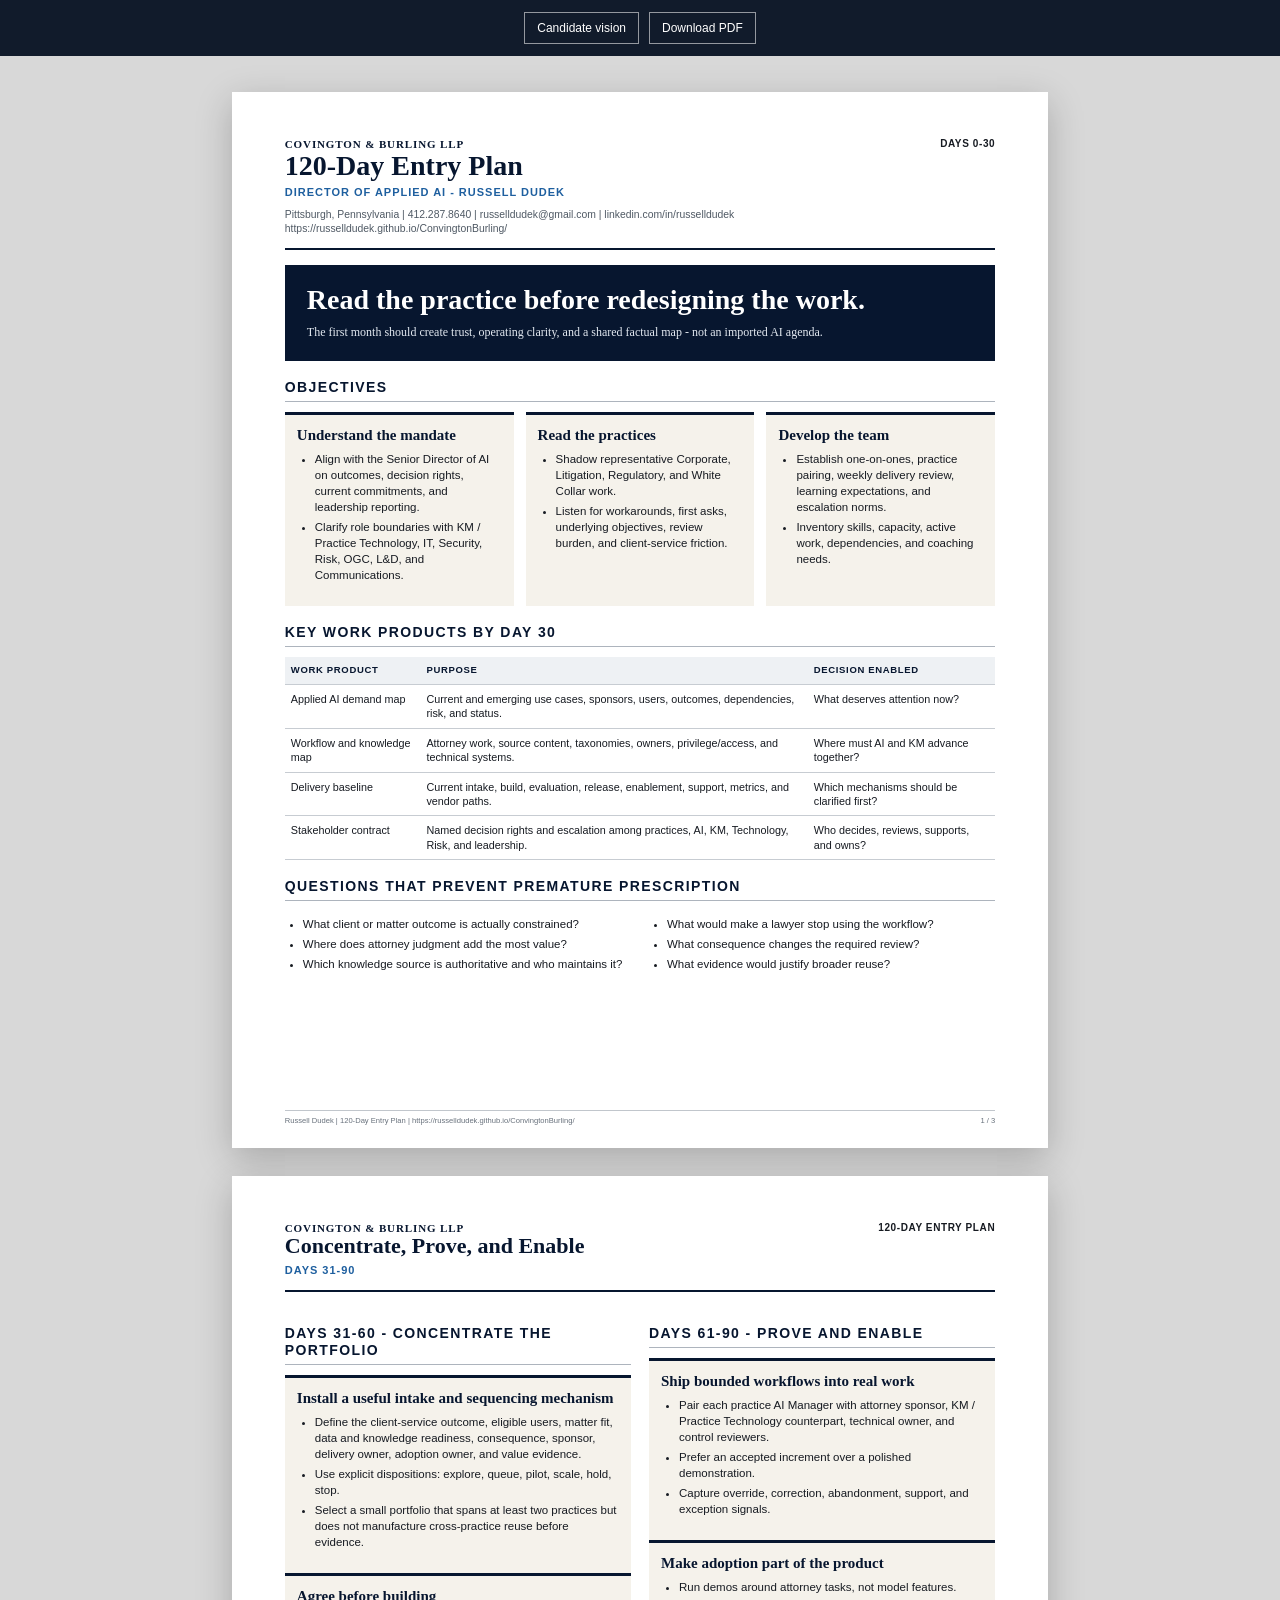
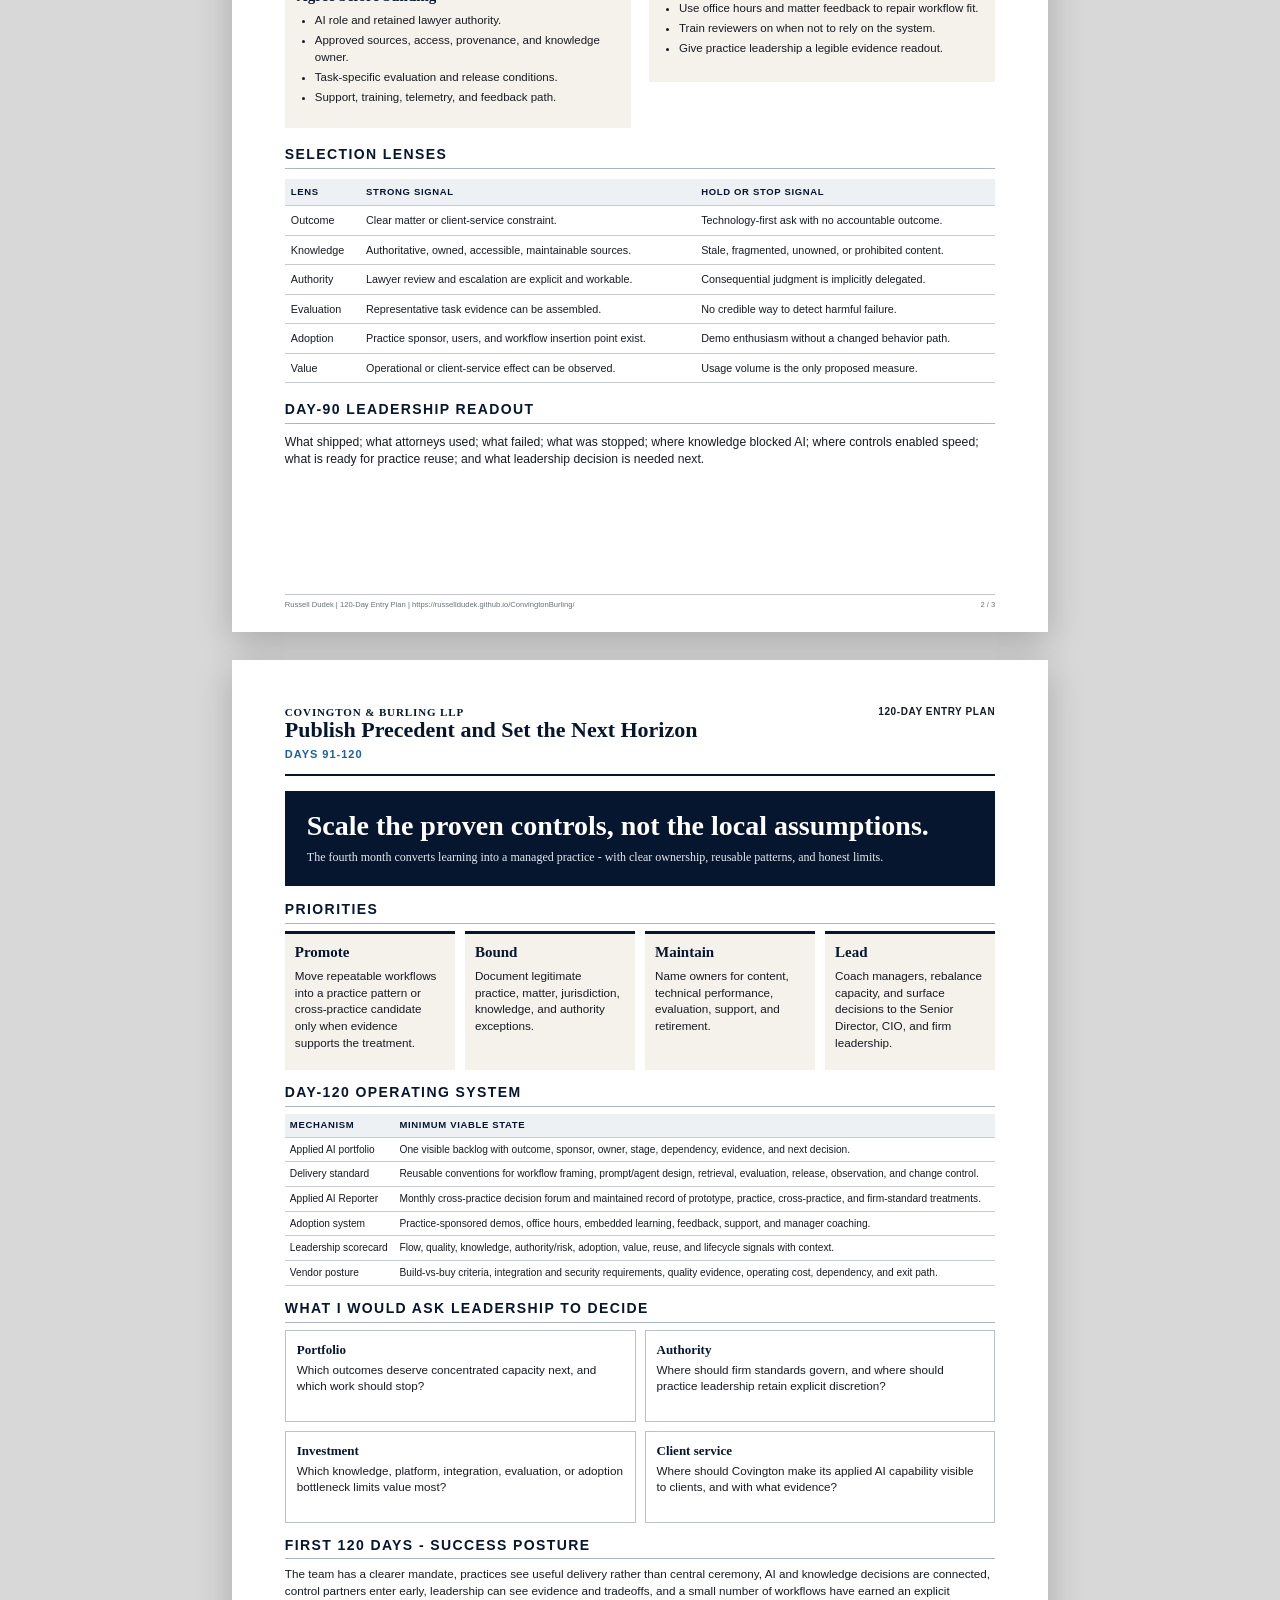
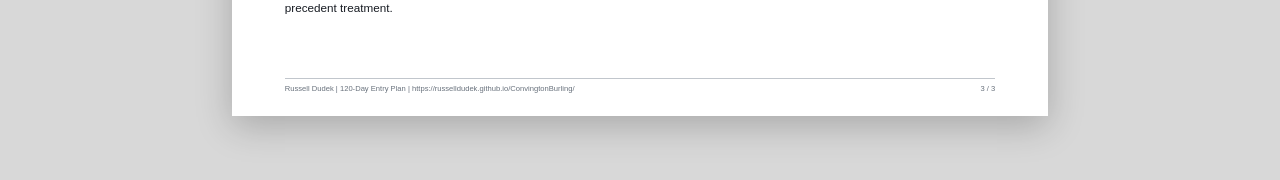
==== commit 7e4b9964: "Restore approved Covington experience and tighten credentials" ====
--- a/120-day-plan.html
+++ b/120-day-plan.html
@@ -1 +1 @@
-<!doctype html><html lang="en"><head><meta charset="utf-8"><meta name="viewport" content="width=device-width,initial-scale=1"><title>120-Day Entry Plan</title><link rel="stylesheet" href="styles.css"></head><body class="doc-body"><div class="doc-toolbar"><a href="index.html">Candidate vision</a><a href="pdfs/Russell-Dudek-Covington-120-Day-Plan.pdf" download>Download PDF</a></div><main class="doc-stack"><section class="doc-page plan-page"><header class="doc-brand"><div><div class="company">Covington &amp; Burling LLP</div><p class="doc-title">120-Day Entry Plan</p><div class="doc-subtitle">Director of Applied AI - Russell Dudek</div><div class="doc-contact">Pittsburgh, Pennsylvania | 412.287.8640 | russelldudek@gmail.com | linkedin.com/in/russelldudek<br><a href="https://russelldudek.github.io/AIAction/">https://russelldudek.github.io/AIAction/</a></div></div><div class="candidate">Days 0-30</div></header><div class="brief-hero"><h2>Read the practice before redesigning the work.</h2><p>The first month should create trust, operating clarity, and a shared factual map - not an imported AI agenda.</p></div><div class="doc-h2">Objectives</div><div class="doc-three"><div class="phase-box"><h3>Understand the mandate</h3><ul class="doc-ul"><li>Align with the Senior Director of AI on outcomes, decision rights, current commitments, and leadership reporting.</li><li>Clarify role boundaries with KM / Practice Technology, IT, Security, Risk, OGC, L&amp;D, and Communications.</li></ul></div><div class="phase-box"><h3>Read the practices</h3><ul class="doc-ul"><li>Shadow representative Corporate, Litigation, Regulatory, and White Collar work.</li><li>Listen for workarounds, first asks, underlying objectives, review burden, and client-service friction.</li></ul></div><div class="phase-box"><h3>Develop the team</h3><ul class="doc-ul"><li>Establish one-on-ones, practice pairing, weekly delivery review, learning expectations, and escalation norms.</li><li>Inventory skills, capacity, active work, dependencies, and coaching needs.</li></ul></div></div><div class="doc-h2">Key work products by day 30</div><table class="mini-table"><tr><th>Work product</th><th>Purpose</th><th>Decision enabled</th></tr><tr><td>Applied AI demand map</td><td>Current and emerging use cases, sponsors, users, outcomes, dependencies, risk, and status.</td><td>What deserves attention now?</td></tr><tr><td>Workflow and knowledge map</td><td>Attorney work, source content, taxonomies, owners, privilege/access, and technical systems.</td><td>Where must AI and KM advance together?</td></tr><tr><td>Delivery baseline</td><td>Current intake, build, evaluation, release, enablement, support, metrics, and vendor paths.</td><td>Which mechanisms should be clarified first?</td></tr><tr><td>Stakeholder contract</td><td>Named decision rights and escalation among practices, AI, KM, Technology, Risk, and leadership.</td><td>Who decides, reviews, supports, and owns?</td></tr></table><div class="doc-h2">Questions that prevent premature prescription</div><div class="doc-two"><ul class="doc-ul"><li>What client or matter outcome is actually constrained?</li><li>Where does attorney judgment add the most value?</li><li>Which knowledge source is authoritative and who maintains it?</li></ul><ul class="doc-ul"><li>What would make a lawyer stop using the workflow?</li><li>What consequence changes the required review?</li><li>What evidence would justify broader reuse?</li></ul></div><div class="doc-footer"><span>Russell Dudek | 120-Day Entry Plan | https://russelldudek.github.io/AIAction/</span><span>1 / 3</span></div></section><section class="doc-page plan-page"><header class="doc-brand"><div><div class="company">Covington &amp; Burling LLP</div><p class="doc-title" style="font-size:22px">Concentrate, Prove, and Enable</p><div class="doc-subtitle">Days 31-90</div></div><div class="candidate">120-Day Entry Plan</div></header><div class="doc-two"><div><div class="doc-h2">Days 31-60 - Concentrate the portfolio</div><div class="phase-box"><h3>Install a useful intake and sequencing mechanism</h3><ul class="doc-ul"><li>Define the client-service outcome, eligible users, matter fit, data and knowledge readiness, consequence, sponsor, delivery owner, adoption owner, and value evidence.</li><li>Use explicit dispositions: explore, queue, pilot, scale, hold, stop.</li><li>Select a small portfolio that spans at least two practices but does not manufacture cross-practice reuse before evidence.</li></ul></div><div class="phase-box"><h3>Agree before building</h3><ul class="doc-ul"><li>AI role and retained lawyer authority.</li><li>Approved sources, access, provenance, and knowledge owner.</li><li>Task-specific evaluation and release conditions.</li><li>Support, training, telemetry, and feedback path.</li></ul></div></div><div><div class="doc-h2">Days 61-90 - Prove and enable</div><div class="phase-box"><h3>Ship bounded workflows into real work</h3><ul class="doc-ul"><li>Pair each practice AI Manager with attorney sponsor, KM / Practice Technology counterpart, technical owner, and control reviewers.</li><li>Prefer an accepted increment over a polished demonstration.</li><li>Capture override, correction, abandonment, support, and exception signals.</li></ul></div><div class="phase-box"><h3>Make adoption part of the product</h3><ul class="doc-ul"><li>Run demos around attorney tasks, not model features.</li><li>Use office hours and matter feedback to repair workflow fit.</li><li>Train reviewers on when not to rely on the system.</li><li>Give practice leadership a legible evidence readout.</li></ul></div></div></div><div class="doc-h2">Selection lenses</div><table class="mini-table"><tr><th>Lens</th><th>Strong signal</th><th>Hold or stop signal</th></tr><tr><td>Outcome</td><td>Clear matter or client-service constraint.</td><td>Technology-first ask with no accountable outcome.</td></tr><tr><td>Knowledge</td><td>Authoritative, owned, accessible, maintainable sources.</td><td>Stale, fragmented, unowned, or prohibited content.</td></tr><tr><td>Authority</td><td>Lawyer review and escalation are explicit and workable.</td><td>Consequential judgment is implicitly delegated.</td></tr><tr><td>Evaluation</td><td>Representative task evidence can be assembled.</td><td>No credible way to detect harmful failure.</td></tr><tr><td>Adoption</td><td>Practice sponsor, users, and workflow insertion point exist.</td><td>Demo enthusiasm without a changed behavior path.</td></tr><tr><td>Value</td><td>Operational or client-service effect can be observed.</td><td>Usage volume is the only proposed measure.</td></tr></table><div class="doc-h2">Day-90 leadership readout</div><p class="doc-p">What shipped; what attorneys used; what failed; what was stopped; where knowledge blocked AI; where controls enabled speed; what is ready for practice reuse; and what leadership decision is needed next.</p><div class="doc-footer"><span>Russell Dudek | 120-Day Entry Plan | https://russelldudek.github.io/AIAction/</span><span>2 / 3</span></div></section><section class="doc-page plan-page plan-compact"><header class="doc-brand"><div><div class="company">Covington &amp; Burling LLP</div><p class="doc-title" style="font-size:22px">Publish Precedent and Set the Next Horizon</p><div class="doc-subtitle">Days 91-120</div></div><div class="candidate">120-Day Entry Plan</div></header><div class="brief-hero"><h2>Scale the proven controls, not the local assumptions.</h2><p>The fourth month converts learning into a managed practice - with clear ownership, reusable patterns, and honest limits.</p></div><div class="doc-h2">Priorities</div><div class="doc-four"><div class="phase-box"><h3>Promote</h3><p class="doc-p">Move repeatable workflows into a practice pattern or cross-practice candidate only when evidence supports the treatment.</p></div><div class="phase-box"><h3>Bound</h3><p class="doc-p">Document legitimate practice, matter, jurisdiction, knowledge, and authority exceptions.</p></div><div class="phase-box"><h3>Maintain</h3><p class="doc-p">Name owners for content, technical performance, evaluation, support, and retirement.</p></div><div class="phase-box"><h3>Lead</h3><p class="doc-p">Coach managers, rebalance capacity, and surface decisions to the Senior Director, CIO, and firm leadership.</p></div></div><div class="doc-h2">Day-120 operating system</div><table class="mini-table"><tr><th>Mechanism</th><th>Minimum viable state</th></tr><tr><td>Applied AI portfolio</td><td>One visible backlog with outcome, sponsor, owner, stage, dependency, evidence, and next decision.</td></tr><tr><td>Delivery standard</td><td>Reusable conventions for workflow framing, prompt/agent design, retrieval, evaluation, release, observation, and change control.</td></tr><tr><td>Applied AI Reporter</td><td>Monthly cross-practice decision forum and maintained record of prototype, practice, cross-practice, and firm-standard treatments.</td></tr><tr><td>Adoption system</td><td>Practice-sponsored demos, office hours, embedded learning, feedback, support, and manager coaching.</td></tr><tr><td>Leadership scorecard</td><td>Flow, quality, knowledge, authority/risk, adoption, value, reuse, and lifecycle signals with context.</td></tr><tr><td>Vendor posture</td><td>Build-vs-buy criteria, integration and security requirements, quality evidence, operating cost, dependency, and exit path.</td></tr></table><div class="doc-h2">What I would ask leadership to decide</div><div class="check-grid"><div class="check-item"><h3>Portfolio</h3><p class="doc-p">Which outcomes deserve concentrated capacity next, and which work should stop?</p></div><div class="check-item"><h3>Authority</h3><p class="doc-p">Where should firm standards govern, and where should practice leadership retain explicit discretion?</p></div><div class="check-item"><h3>Investment</h3><p class="doc-p">Which knowledge, platform, integration, evaluation, or adoption bottleneck limits value most?</p></div><div class="check-item"><h3>Client service</h3><p class="doc-p">Where should Covington make its applied AI capability visible to clients, and with what evidence?</p></div></div><div class="doc-h2">First 120 days - success posture</div><p class="doc-p">The team has a clearer mandate, practices see useful delivery rather than central ceremony, AI and knowledge decisions are connected, control partners enter early, leadership can see evidence and tradeoffs, and a small number of workflows have earned an explicit precedent treatment.</p><div class="doc-footer"><span>Russell Dudek | 120-Day Entry Plan | https://russelldudek.github.io/AIAction/</span><span>3 / 3</span></div></section></main></body></html>+<!doctype html><html lang="en"><head><meta charset="utf-8"><meta name="viewport" content="width=device-width,initial-scale=1"><title>120-Day Entry Plan</title><link rel="stylesheet" href="styles.css"></head><body class="doc-body"><div class="doc-toolbar"><a href="index.html">Candidate vision</a><a href="pdfs/Russell-Dudek-Covington-120-Day-Plan.pdf" download>Download PDF</a></div><main class="doc-stack"><section class="doc-page plan-page"><header class="doc-brand"><div><div class="company">Covington &amp; Burling LLP</div><p class="doc-title">120-Day Entry Plan</p><div class="doc-subtitle">Director of Applied AI - Russell Dudek</div><div class="doc-contact">Pittsburgh, Pennsylvania | 412.287.8640 | russelldudek@gmail.com | linkedin.com/in/russelldudek<br><a href="https://russelldudek.github.io/ConvingtonBurling/">https://russelldudek.github.io/ConvingtonBurling/</a></div></div><div class="candidate">Days 0-30</div></header><div class="brief-hero"><h2>Read the practice before redesigning the work.</h2><p>The first month should create trust, operating clarity, and a shared factual map - not an imported AI agenda.</p></div><div class="doc-h2">Objectives</div><div class="doc-three"><div class="phase-box"><h3>Understand the mandate</h3><ul class="doc-ul"><li>Align with the Senior Director of AI on outcomes, decision rights, current commitments, and leadership reporting.</li><li>Clarify role boundaries with KM / Practice Technology, IT, Security, Risk, OGC, L&amp;D, and Communications.</li></ul></div><div class="phase-box"><h3>Read the practices</h3><ul class="doc-ul"><li>Shadow representative Corporate, Litigation, Regulatory, and White Collar work.</li><li>Listen for workarounds, first asks, underlying objectives, review burden, and client-service friction.</li></ul></div><div class="phase-box"><h3>Develop the team</h3><ul class="doc-ul"><li>Establish one-on-ones, practice pairing, weekly delivery review, learning expectations, and escalation norms.</li><li>Inventory skills, capacity, active work, dependencies, and coaching needs.</li></ul></div></div><div class="doc-h2">Key work products by day 30</div><table class="mini-table"><tr><th>Work product</th><th>Purpose</th><th>Decision enabled</th></tr><tr><td>Applied AI demand map</td><td>Current and emerging use cases, sponsors, users, outcomes, dependencies, risk, and status.</td><td>What deserves attention now?</td></tr><tr><td>Workflow and knowledge map</td><td>Attorney work, source content, taxonomies, owners, privilege/access, and technical systems.</td><td>Where must AI and KM advance together?</td></tr><tr><td>Delivery baseline</td><td>Current intake, build, evaluation, release, enablement, support, metrics, and vendor paths.</td><td>Which mechanisms should be clarified first?</td></tr><tr><td>Stakeholder contract</td><td>Named decision rights and escalation among practices, AI, KM, Technology, Risk, and leadership.</td><td>Who decides, reviews, supports, and owns?</td></tr></table><div class="doc-h2">Questions that prevent premature prescription</div><div class="doc-two"><ul class="doc-ul"><li>What client or matter outcome is actually constrained?</li><li>Where does attorney judgment add the most value?</li><li>Which knowledge source is authoritative and who maintains it?</li></ul><ul class="doc-ul"><li>What would make a lawyer stop using the workflow?</li><li>What consequence changes the required review?</li><li>What evidence would justify broader reuse?</li></ul></div><div class="doc-footer"><span>Russell Dudek | 120-Day Entry Plan | https://russelldudek.github.io/ConvingtonBurling/</span><span>1 / 3</span></div></section><section class="doc-page plan-page"><header class="doc-brand"><div><div class="company">Covington &amp; Burling LLP</div><p class="doc-title" style="font-size:22px">Concentrate, Prove, and Enable</p><div class="doc-subtitle">Days 31-90</div></div><div class="candidate">120-Day Entry Plan</div></header><div class="doc-two"><div><div class="doc-h2">Days 31-60 - Concentrate the portfolio</div><div class="phase-box"><h3>Install a useful intake and sequencing mechanism</h3><ul class="doc-ul"><li>Define the client-service outcome, eligible users, matter fit, data and knowledge readiness, consequence, sponsor, delivery owner, adoption owner, and value evidence.</li><li>Use explicit dispositions: explore, queue, pilot, scale, hold, stop.</li><li>Select a small portfolio that spans at least two practices but does not manufacture cross-practice reuse before evidence.</li></ul></div><div class="phase-box"><h3>Agree before building</h3><ul class="doc-ul"><li>AI role and retained lawyer authority.</li><li>Approved sources, access, provenance, and knowledge owner.</li><li>Task-specific evaluation and release conditions.</li><li>Support, training, telemetry, and feedback path.</li></ul></div></div><div><div class="doc-h2">Days 61-90 - Prove and enable</div><div class="phase-box"><h3>Ship bounded workflows into real work</h3><ul class="doc-ul"><li>Pair each practice AI Manager with attorney sponsor, KM / Practice Technology counterpart, technical owner, and control reviewers.</li><li>Prefer an accepted increment over a polished demonstration.</li><li>Capture override, correction, abandonment, support, and exception signals.</li></ul></div><div class="phase-box"><h3>Make adoption part of the product</h3><ul class="doc-ul"><li>Run demos around attorney tasks, not model features.</li><li>Use office hours and matter feedback to repair workflow fit.</li><li>Train reviewers on when not to rely on the system.</li><li>Give practice leadership a legible evidence readout.</li></ul></div></div></div><div class="doc-h2">Selection lenses</div><table class="mini-table"><tr><th>Lens</th><th>Strong signal</th><th>Hold or stop signal</th></tr><tr><td>Outcome</td><td>Clear matter or client-service constraint.</td><td>Technology-first ask with no accountable outcome.</td></tr><tr><td>Knowledge</td><td>Authoritative, owned, accessible, maintainable sources.</td><td>Stale, fragmented, unowned, or prohibited content.</td></tr><tr><td>Authority</td><td>Lawyer review and escalation are explicit and workable.</td><td>Consequential judgment is implicitly delegated.</td></tr><tr><td>Evaluation</td><td>Representative task evidence can be assembled.</td><td>No credible way to detect harmful failure.</td></tr><tr><td>Adoption</td><td>Practice sponsor, users, and workflow insertion point exist.</td><td>Demo enthusiasm without a changed behavior path.</td></tr><tr><td>Value</td><td>Operational or client-service effect can be observed.</td><td>Usage volume is the only proposed measure.</td></tr></table><div class="doc-h2">Day-90 leadership readout</div><p class="doc-p">What shipped; what attorneys used; what failed; what was stopped; where knowledge blocked AI; where controls enabled speed; what is ready for practice reuse; and what leadership decision is needed next.</p><div class="doc-footer"><span>Russell Dudek | 120-Day Entry Plan | https://russelldudek.github.io/ConvingtonBurling/</span><span>2 / 3</span></div></section><section class="doc-page plan-page plan-compact"><header class="doc-brand"><div><div class="company">Covington &amp; Burling LLP</div><p class="doc-title" style="font-size:22px">Publish Precedent and Set the Next Horizon</p><div class="doc-subtitle">Days 91-120</div></div><div class="candidate">120-Day Entry Plan</div></header><div class="brief-hero"><h2>Scale the proven controls, not the local assumptions.</h2><p>The fourth month converts learning into a managed practice - with clear ownership, reusable patterns, and honest limits.</p></div><div class="doc-h2">Priorities</div><div class="doc-four"><div class="phase-box"><h3>Promote</h3><p class="doc-p">Move repeatable workflows into a practice pattern or cross-practice candidate only when evidence supports the treatment.</p></div><div class="phase-box"><h3>Bound</h3><p class="doc-p">Document legitimate practice, matter, jurisdiction, knowledge, and authority exceptions.</p></div><div class="phase-box"><h3>Maintain</h3><p class="doc-p">Name owners for content, technical performance, evaluation, support, and retirement.</p></div><div class="phase-box"><h3>Lead</h3><p class="doc-p">Coach managers, rebalance capacity, and surface decisions to the Senior Director, CIO, and firm leadership.</p></div></div><div class="doc-h2">Day-120 operating system</div><table class="mini-table"><tr><th>Mechanism</th><th>Minimum viable state</th></tr><tr><td>Applied AI portfolio</td><td>One visible backlog with outcome, sponsor, owner, stage, dependency, evidence, and next decision.</td></tr><tr><td>Delivery standard</td><td>Reusable conventions for workflow framing, prompt/agent design, retrieval, evaluation, release, observation, and change control.</td></tr><tr><td>Applied AI Reporter</td><td>Monthly cross-practice decision forum and maintained record of prototype, practice, cross-practice, and firm-standard treatments.</td></tr><tr><td>Adoption system</td><td>Practice-sponsored demos, office hours, embedded learning, feedback, support, and manager coaching.</td></tr><tr><td>Leadership scorecard</td><td>Flow, quality, knowledge, authority/risk, adoption, value, reuse, and lifecycle signals with context.</td></tr><tr><td>Vendor posture</td><td>Build-vs-buy criteria, integration and security requirements, quality evidence, operating cost, dependency, and exit path.</td></tr></table><div class="doc-h2">What I would ask leadership to decide</div><div class="check-grid"><div class="check-item"><h3>Portfolio</h3><p class="doc-p">Which outcomes deserve concentrated capacity next, and which work should stop?</p></div><div class="check-item"><h3>Authority</h3><p class="doc-p">Where should firm standards govern, and where should practice leadership retain explicit discretion?</p></div><div class="check-item"><h3>Investment</h3><p class="doc-p">Which knowledge, platform, integration, evaluation, or adoption bottleneck limits value most?</p></div><div class="check-item"><h3>Client service</h3><p class="doc-p">Where should Covington make its applied AI capability visible to clients, and with what evidence?</p></div></div><div class="doc-h2">First 120 days - success posture</div><p class="doc-p">The team has a clearer mandate, practices see useful delivery rather than central ceremony, AI and knowledge decisions are connected, control partners enter early, leadership can see evidence and tradeoffs, and a small number of workflows have earned an explicit precedent treatment.</p><div class="doc-footer"><span>Russell Dudek | 120-Day Entry Plan | https://russelldudek.github.io/ConvingtonBurling/</span><span>3 / 3</span></div></section></main></body></html>
